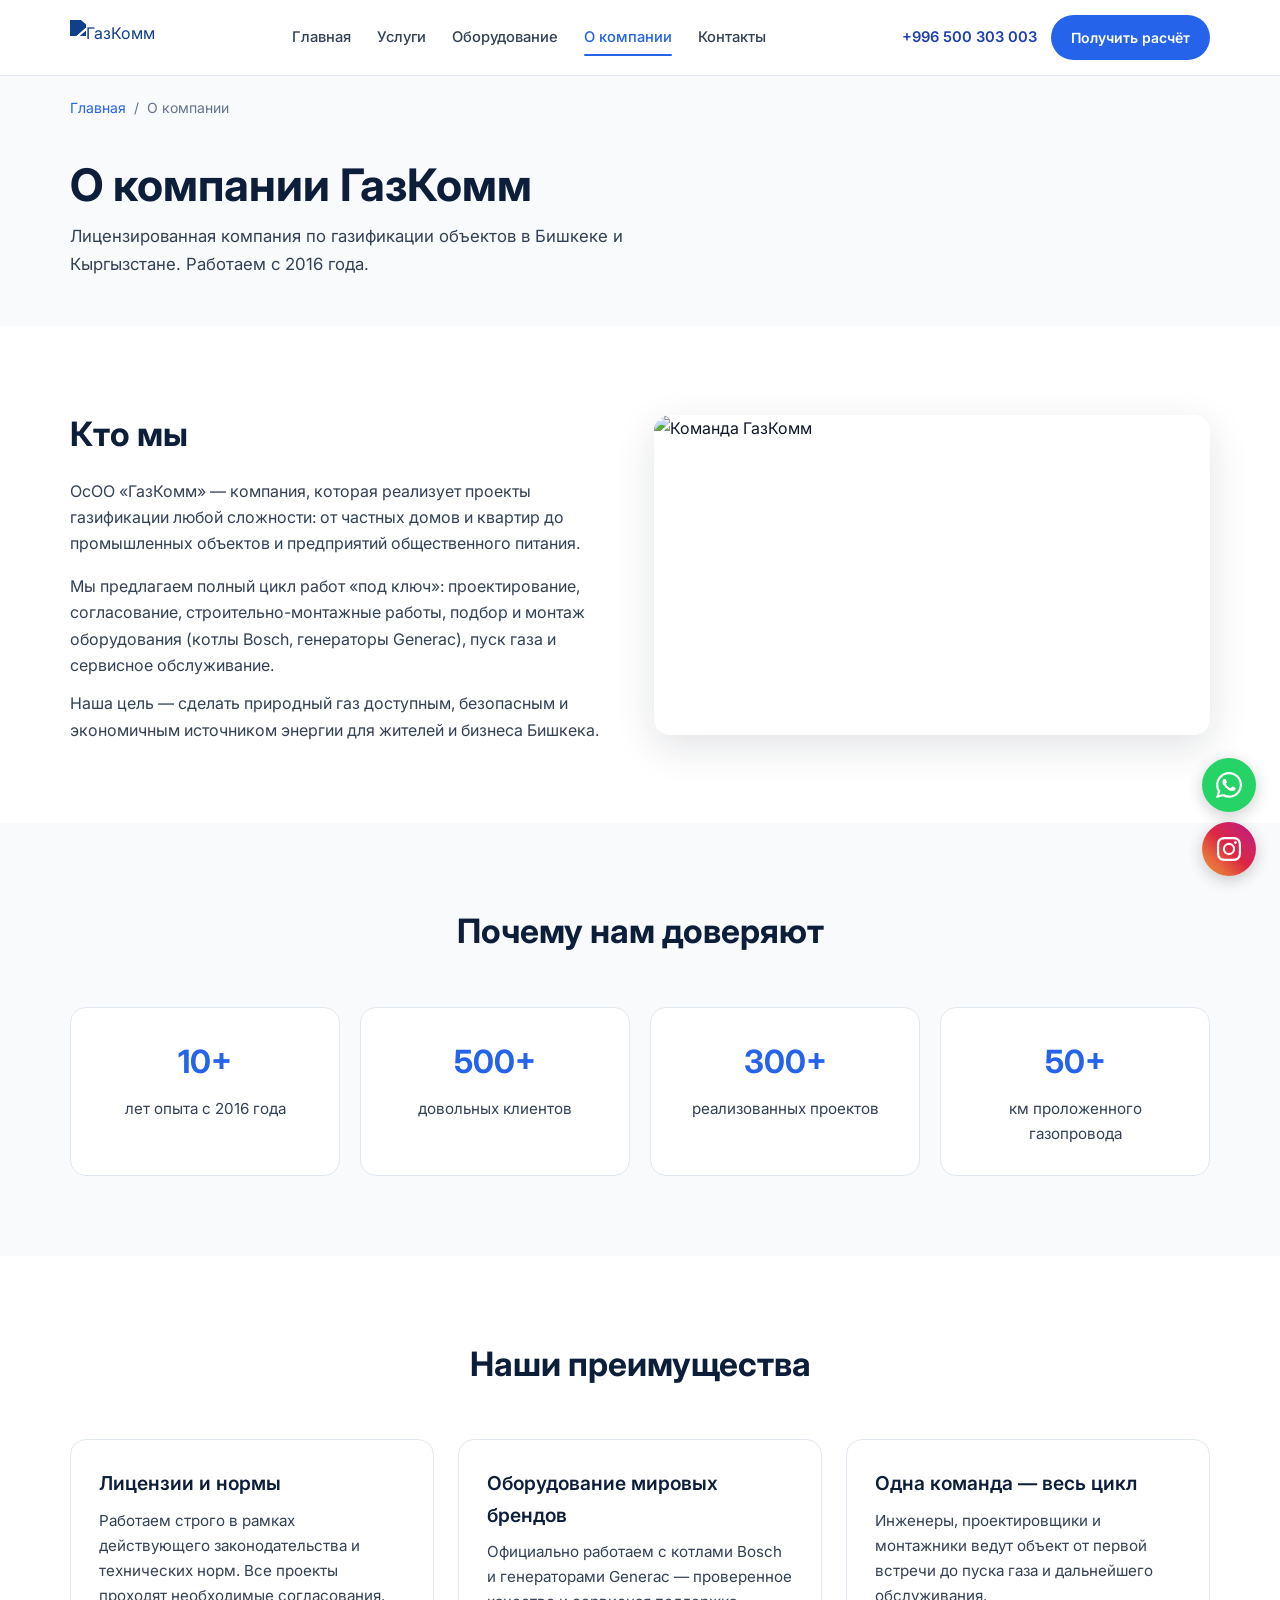
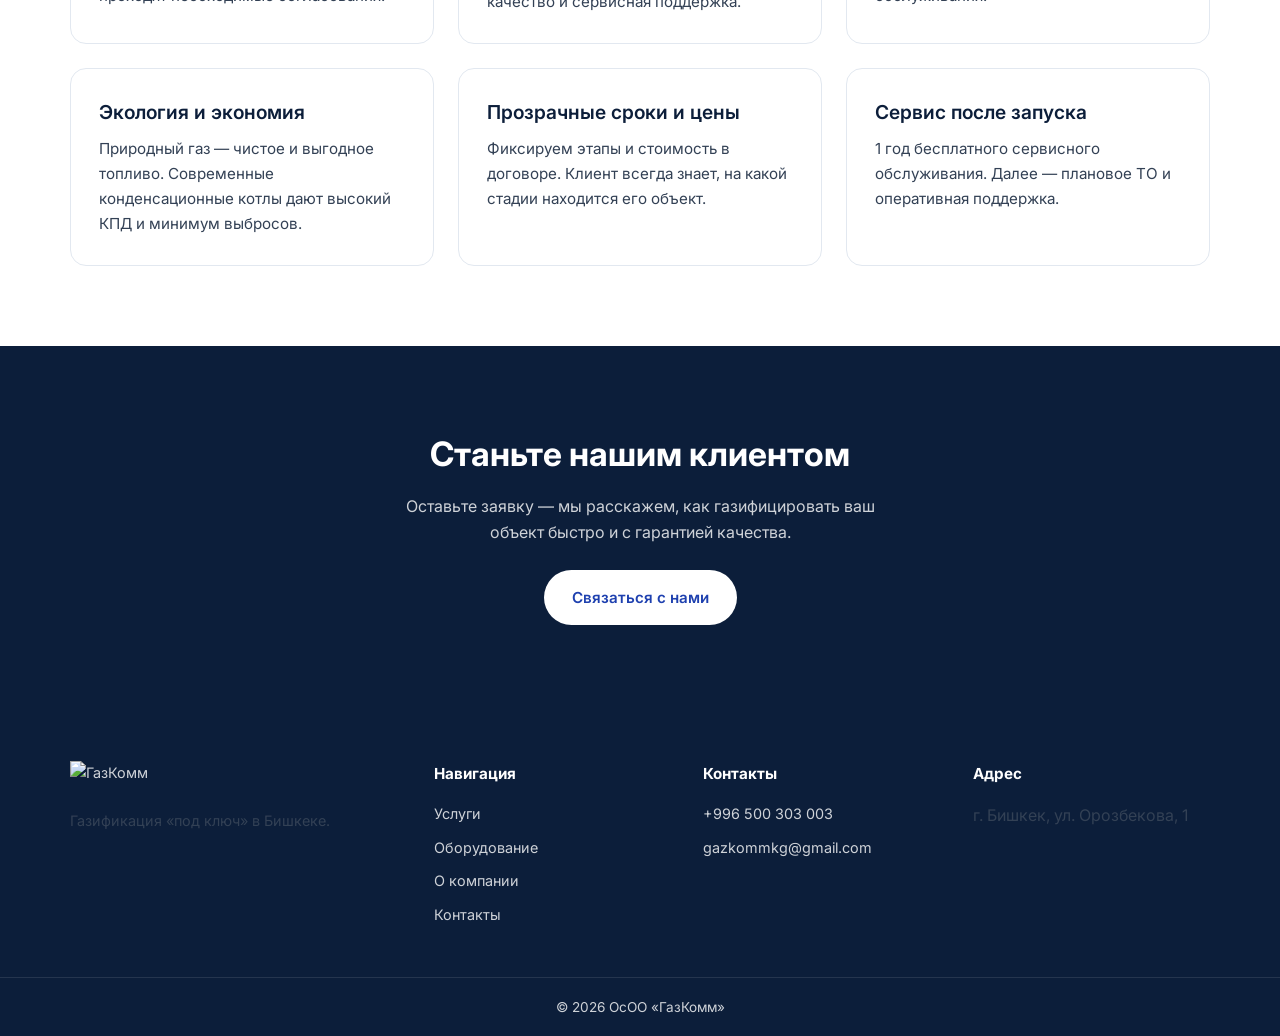
==== about.html @ 1a2a5845 "Add files via upload" ====
<!DOCTYPE html>
<html lang="ru">
<head>
  <meta charset="UTF-8">
  <meta name="viewport" content="width=device-width, initial-scale=1.0">
  <title>О компании — ГазКомм</title>
  <link rel="stylesheet" href="styles.css">
  <link href="https://fonts.googleapis.com/css2?family=Inter:wght@400;500;600;700&display=swap" rel="stylesheet">
</head>
<body>
  <header class="header" id="header">
    <div class="container header__inner">
      <a href="index.html" class="logo logo--dark"><img src="assets/logo.svg" alt="ГазКомм" height="36"></a>
      <nav class="nav" id="nav">
        <a href="index.html" class="nav__link">Главная</a>
        <a href="services.html" class="nav__link">Услуги</a>
        <a href="equipment.html" class="nav__link">Оборудование</a>
        <a href="about.html" class="nav__link active">О компании</a>
        <a href="contacts.html" class="nav__link">Контакты</a>
      </nav>
      <div class="header__actions">
        <a href="tel:+996500303003" class="header__phone">+996 500 303 003</a>
        <a href="contacts.html#form" class="btn btn--primary btn--sm">Получить расчёт</a>
        <button class="burger" id="burger" aria-label="Меню"><span></span><span></span><span></span></button>
      </div>
    </div>
  </header>

  <div class="breadcrumb"><div class="container breadcrumb__inner"><a href="index.html">Главная</a> / <span>О компании</span></div></div>

  <section class="page-hero">
    <div class="container">
      <h1>О компании ГазКомм</h1>
      <p>Лицензированная компания по газификации объектов в Бишкеке и Кыргызстане. Работаем с 2016 года.</p>
    </div>
  </section>

  <section class="section">
    <div class="container">
      <div class="grid-2" style="align-items:center">
        <div class="fade-up">
          <h2>Кто мы</h2>
          <p style="margin:16px 0">ОсОО «ГазКомм» — компания, которая реализует проекты газификации любой сложности: от частных домов и квартир до промышленных объектов и предприятий общественного питания.</p>
          <p>Мы предлагаем полный цикл работ «под ключ»: проектирование, согласование, строительно-монтажные работы, подбор и монтаж оборудования (котлы Bosch, генераторы Generac), пуск газа и сервисное обслуживание.</p>
          <p style="margin-top:12px">Наша цель — сделать природный газ доступным, безопасным и экономичным источником энергии для жителей и бизнеса Бишкека.</p>
        </div>
        <div class="fade-up" style="border-radius:var(--radius-lg);overflow:hidden;box-shadow:var(--shadow-lg)">
          <img src="https://images.unsplash.com/photo-1504328345606-18bbc8c9d7e1?w=700&q=80" alt="Команда ГазКомм" style="width:100%;height:320px;object-fit:cover">
        </div>
      </div>
    </div>
  </section>

  <section class="section section--gray">
    <div class="container">
      <div class="section__header fade-up"><h2>Почему нам доверяют</h2></div>
      <div class="grid-4">
        <div class="card fade-up" style="text-align:center"><div style="font-size:2rem;font-weight:700;color:var(--blue-600)">10+</div><p>лет опыта с 2016 года</p></div>
        <div class="card fade-up" style="text-align:center"><div style="font-size:2rem;font-weight:700;color:var(--blue-600)">500+</div><p>довольных клиентов</p></div>
        <div class="card fade-up" style="text-align:center"><div style="font-size:2rem;font-weight:700;color:var(--blue-600)">300+</div><p>реализованных проектов</p></div>
        <div class="card fade-up" style="text-align:center"><div style="font-size:2rem;font-weight:700;color:var(--blue-600)">50+</div><p>км проложенного газопровода</p></div>
      </div>
    </div>
  </section>

  <section class="section">
    <div class="container">
      <div class="section__header fade-up"><h2>Наши преимущества</h2></div>
      <div class="grid-3">
        <div class="card fade-up"><h3>Лицензии и нормы</h3><p>Работаем строго в рамках действующего законодательства и технических норм. Все проекты проходят необходимые согласования.</p></div>
        <div class="card fade-up"><h3>Оборудование мировых брендов</h3><p>Официально работаем с котлами Bosch и генераторами Generac — проверенное качество и сервисная поддержка.</p></div>
        <div class="card fade-up"><h3>Одна команда — весь цикл</h3><p>Инженеры, проектировщики и монтажники ведут объект от первой встречи до пуска газа и дальнейшего обслуживания.</p></div>
        <div class="card fade-up"><h3>Экология и экономия</h3><p>Природный газ — чистое и выгодное топливо. Современные конденсационные котлы дают высокий КПД и минимум выбросов.</p></div>
        <div class="card fade-up"><h3>Прозрачные сроки и цены</h3><p>Фиксируем этапы и стоимость в договоре. Клиент всегда знает, на какой стадии находится его объект.</p></div>
        <div class="card fade-up"><h3>Сервис после запуска</h3><p>1 год бесплатного сервисного обслуживания. Далее — плановое ТО и оперативная поддержка.</p></div>
      </div>
    </div>
  </section>

  <section class="section section--blue">
    <div class="container" style="text-align:center">
      <h2 class="fade-up">Станьте нашим клиентом</h2>
      <p class="fade-up" style="max-width:480px;margin:0 auto 24px">Оставьте заявку — мы расскажем, как газифицировать ваш объект быстро и с гарантией качества.</p>
      <a href="contacts.html#form" class="btn btn--white fade-up">Связаться с нами</a>
    </div>
  </section>

  <footer class="footer">
    <div class="container footer__inner">
      <div class="footer__brand"><a href="index.html" class="logo"><img src="assets/logo-white.svg" alt="ГазКомм" height="32"></a><p>Газификация «под ключ» в Бишкеке.</p></div>
      <div><h4>Навигация</h4><a href="services.html">Услуги</a><a href="equipment.html">Оборудование</a><a href="about.html">О компании</a><a href="contacts.html">Контакты</a></div>
      <div><h4>Контакты</h4><a href="tel:+996500303003">+996 500 303 003</a><a href="mailto:gazkommkg@gmail.com">gazkommkg@gmail.com</a></div>
      <div><h4>Адрес</h4><p>г. Бишкек, ул. Орозбекова, 1</p></div>
    </div>
    <div class="footer__bottom"><div class="container">© 2026 ОсОО «ГазКомм»</div></div>
  </footer>
  <div class="float-btns">
    <a href="https://wa.me/996500303003" target="_blank" class="float-btn float-btn--wa" aria-label="WhatsApp"><svg width="26" height="26" viewBox="0 0 24 24"><path fill="currentColor" d="M17.472 14.382c-.297-.149-1.758-.867-2.03-.967-.273-.099-.471-.148-.67.15-.197.297-.767.966-.94 1.164-.173.199-.347.223-.644.075-.297-.15-1.255-.463-2.39-1.475-.883-.788-1.48-1.761-1.653-2.059-.173-.297-.018-.458.13-.606.134-.133.298-.347.446-.52.149-.174.198-.298.298-.497.099-.198.05-.371-.025-.52-.075-.149-.669-1.612-.916-2.207-.242-.579-.487-.5-.669-.51-.173-.008-.371-.01-.57-.01-.198 0-.52.074-.792.372-.272.297-1.04 1.016-1.04 2.479 0 1.462 1.065 2.875 1.213 3.074.149.198 2.096 3.2 5.077 4.487.709.306 1.262.489 1.694.625.712.227 1.36.195 1.871.118.571-.085 1.758-.719 2.006-1.413.248-.694.248-1.289.173-1.413-.074-.124-.272-.198-.57-.347m-5.421 7.403h-.004a9.87 9.87 0 01-5.031-1.378l-.361-.214-3.741.982.998-3.648-.235-.374a9.86 9.86 0 01-1.51-5.26c.001-5.45 4.436-9.884 9.888-9.884 2.64 0 5.122 1.03 6.988 2.898a9.825 9.825 0 012.893 6.994c-.003 5.45-4.435 9.884-9.885 9.884m8.413-18.297A11.815 11.815 0 0012.05 0C5.495 0 .16 5.335.157 11.892c0 2.096.547 4.142 1.588 5.945L.057 24l6.305-1.654a11.882 11.882 0 005.683 1.448h.005c6.554 0 11.89-5.335 11.893-11.893a11.821 11.821 0 00-3.48-8.413z"/></svg></a>
    <a href="https://www.instagram.com/gazkommkg" target="_blank" class="float-btn float-btn--ig" aria-label="Instagram"><svg width="24" height="24" viewBox="0 0 24 24"><path fill="currentColor" d="M12 2.163c3.204 0 3.584.012 4.85.07 3.252.148 4.771 1.691 4.919 4.919.058 1.265.069 1.645.069 4.849 0 3.205-.012 3.584-.069 4.849-.149 3.225-1.664 4.771-4.919 4.919-1.266.058-1.644.07-4.85.07-3.204 0-3.584-.012-4.849-.07-3.26-.149-4.771-1.699-4.919-4.92-.058-1.265-.07-1.644-.07-4.849 0-3.204.013-3.583.07-4.849.149-3.227 1.664-4.771 4.919-4.919 1.266-.057 1.645-.069 4.849-.069zM12 0C8.741 0 8.333.014 7.053.072 2.695.272.273 2.69.073 7.052.014 8.333 0 8.741 0 12c0 3.259.014 3.668.072 4.948.2 4.358 2.618 6.78 6.98 6.98C8.333 23.986 8.741 24 12 24c3.259 0 3.668-.014 4.948-.072 4.354-.2 6.782-2.618 6.979-6.98.059-1.28.073-1.689.073-4.948 0-3.259-.014-3.667-.072-4.947-.196-4.354-2.617-6.78-6.979-6.98C15.668.014 15.259 0 12 0zm0 5.838a6.162 6.162 0 100 12.324 6.162 6.162 0 000-12.324zM12 16a4 4 0 110-8 4 4 0 010 8zm6.406-11.845a1.44 1.44 0 100 2.881 1.44 1.44 0 000-2.881z"/></svg></a>
  </div>
  <script src="script.js"></script>
</body>
</html>
---- styles.css ----
/* ===== ГазКомм — Blue & White Design ===== */
*, *::before, *::after { box-sizing: border-box; margin: 0; padding: 0; }

:root {
  --blue-900: #0c1e3a;
  --blue-800: #132f5a;
  --blue-700: #1e40af;
  --blue-600: #2563eb;
  --blue-500: #3b82f6;
  --blue-100: #dbeafe;
  --blue-50:  #eff6ff;
  --white:    #ffffff;
  --gray-50:  #f8fafc;
  --gray-100: #f1f5f9;
  --gray-200: #e2e8f0;
  --gray-500: #64748b;
  --gray-700: #334155;
  --gray-900: #0f172a;
  --accent:   #0ea5e9;
  --orange:   #f59e0b;
  --success:  #10b981;
  --radius:   12px;
  --radius-lg: 16px;
  --shadow:   0 4px 20px rgba(15, 23, 42, 0.08);
  --shadow-lg: 0 12px 40px rgba(15, 23, 42, 0.12);
  --header-h: 76px;
  --font: 'Inter', system-ui, -apple-system, sans-serif;
  --transition: 0.25s ease;
}

html { scroll-behavior: smooth; font-size: 16px; }
body {
  font-family: var(--font);
  background: var(--white);
  color: var(--gray-900);
  line-height: 1.65;
  -webkit-font-smoothing: antialiased;
}
img { max-width: 100%; display: block; }
a { color: inherit; text-decoration: none; }
ul { list-style: none; }

.container { width: 100%; max-width: 1180px; margin: 0 auto; padding: 0 20px; }

/* Typography */
h1 { font-size: clamp(1.9rem, 4vw, 2.8rem); font-weight: 700; line-height: 1.2; color: var(--blue-900); }
h2 { font-size: clamp(1.5rem, 3vw, 2.1rem); font-weight: 700; color: var(--blue-900); margin-bottom: 12px; }
h3 { font-size: 1.2rem; font-weight: 600; color: var(--blue-900); }
p { color: var(--gray-700); }

/* Buttons */
.btn {
  display: inline-flex; align-items: center; justify-content: center; gap: 8px;
  padding: 13px 26px; font-size: 0.95rem; font-weight: 600;
  border-radius: 50px; border: 2px solid transparent; cursor: pointer;
  transition: var(--transition); white-space: nowrap;
}
.btn--primary { background: var(--blue-600); color: var(--white); }
.btn--primary:hover { background: var(--blue-700); transform: translateY(-1px); box-shadow: 0 6px 20px rgba(37,99,235,0.3); }
.btn--outline { background: transparent; border-color: var(--blue-600); color: var(--blue-600); }
.btn--outline:hover { background: var(--blue-50); }
.btn--white { background: var(--white); color: var(--blue-700); }
.btn--white:hover { background: var(--blue-50); }
.btn--sm { padding: 9px 18px; font-size: 0.875rem; }
.btn--full { width: 100%; }

/* Header */
.header {
  position: fixed; top: 0; left: 0; right: 0; z-index: 1000;
  height: var(--header-h); background: var(--white);
  border-bottom: 1px solid var(--gray-200); transition: var(--transition);
}
.header.scrolled { box-shadow: var(--shadow); }
.header__inner { display: flex; align-items: center; justify-content: space-between; height: 100%; gap: 20px; }

.logo { display: flex; align-items: center; gap: 10px; flex-shrink: 0; }
.logo img { height: 36px; width: auto; }
.logo--dark img { filter: brightness(0) saturate(100%) invert(18%) sepia(60%) saturate(2000%) hue-rotate(200deg); }
.logo__text { font-size: 1.35rem; font-weight: 700; color: var(--blue-900); }
.logo__text span { color: var(--blue-600); }

.nav { display: flex; gap: 26px; }
.nav__link { font-size: 0.92rem; font-weight: 500; color: var(--gray-700); transition: var(--transition); position: relative; }
.nav__link:hover, .nav__link.active { color: var(--blue-600); }
.nav__link.active::after {
  content: ''; position: absolute; bottom: -6px; left: 0; right: 0; height: 2px;
  background: var(--blue-600); border-radius: 2px;
}

.header__actions { display: flex; align-items: center; gap: 14px; }
.header__phone { font-weight: 600; font-size: 0.92rem; color: var(--blue-700); white-space: nowrap; }

.burger { display: none; flex-direction: column; gap: 5px; background: none; border: none; cursor: pointer; padding: 4px; }
.burger span { display: block; width: 22px; height: 2px; background: var(--blue-900); border-radius: 2px; transition: var(--transition); }
.burger.active span:nth-child(1) { transform: rotate(45deg) translate(5px, 5px); }
.burger.active span:nth-child(2) { opacity: 0; }
.burger.active span:nth-child(3) { transform: rotate(-45deg) translate(5px, -5px); }

/* Hero */
.hero {
  padding: calc(var(--header-h) + 48px) 0 64px;
  background: linear-gradient(135deg, var(--blue-50) 0%, var(--white) 50%, var(--blue-100) 100%);
  position: relative; overflow: hidden;
}
.hero__content { display: grid; grid-template-columns: 1.1fr 0.9fr; gap: 48px; align-items: center; }
.hero__badge {
  display: inline-block; padding: 6px 14px; background: var(--blue-100); color: var(--blue-700);
  border-radius: 50px; font-size: 0.85rem; font-weight: 600; margin-bottom: 16px;
}
.hero h1 { margin-bottom: 16px; }
.hero h1 span { color: var(--blue-600); }
.hero__sub { font-size: 1.1rem; color: var(--gray-700); margin-bottom: 28px; max-width: 480px; }
.hero__btns { display: flex; flex-wrap: wrap; gap: 12px; margin-bottom: 28px; }
.hero__stats { display: flex; gap: 32px; flex-wrap: wrap; }
.hero__stat-num { font-size: 1.6rem; font-weight: 700; color: var(--blue-700); }
.hero__stat-label { font-size: 0.85rem; color: var(--gray-500); }
.hero__image { border-radius: var(--radius-lg); overflow: hidden; box-shadow: var(--shadow-lg); }
.hero__image img { width: 100%; height: 380px; object-fit: cover; }

/* Sections */
.section { padding: 80px 0; }
.section--gray { background: var(--gray-50); }
.section--blue { background: var(--blue-900); color: var(--white); }
.section--blue h2, .section--blue h3 { color: var(--white); }
.section--blue p { color: rgba(255,255,255,0.8); }
.section__header { text-align: center; max-width: 620px; margin: 0 auto 48px; }
.section__header p { font-size: 1.05rem; }

/* Cards grid */
.grid-3 { display: grid; grid-template-columns: repeat(3, 1fr); gap: 24px; }
.grid-2 { display: grid; grid-template-columns: repeat(2, 1fr); gap: 28px; }
.grid-4 { display: grid; grid-template-columns: repeat(4, 1fr); gap: 20px; }

.card {
  background: var(--white); border: 1px solid var(--gray-200); border-radius: var(--radius-lg);
  padding: 28px; transition: var(--transition);
}
.card:hover { border-color: var(--blue-200, #bfdbfe); box-shadow: var(--shadow); transform: translateY(-3px); }
.card__icon { width: 48px; height: 48px; background: var(--blue-50); border-radius: 12px; display: flex; align-items: center; justify-content: center; font-size: 1.4rem; margin-bottom: 16px; }
.card p { font-size: 0.95rem; margin-top: 8px; }

/* Product cards */
.product-card {
  background: var(--white); border: 1px solid var(--gray-200); border-radius: var(--radius-lg);
  overflow: hidden; transition: var(--transition); display: flex; flex-direction: column;
}
.product-card:hover { box-shadow: var(--shadow-lg); border-color: var(--blue-500); }
.product-card__img { height: 200px; background: var(--gray-100); display: flex; align-items: center; justify-content: center; overflow: hidden; }
.product-card__img img { width: 100%; height: 100%; object-fit: cover; }
.product-card__body { padding: 24px; flex: 1; display: flex; flex-direction: column; }
.product-card__brand { font-size: 0.8rem; font-weight: 600; color: var(--blue-600); text-transform: uppercase; letter-spacing: 0.04em; margin-bottom: 6px; }
.product-card__power { display: inline-block; padding: 4px 10px; background: var(--blue-50); color: var(--blue-700); border-radius: 6px; font-size: 0.85rem; font-weight: 600; margin-bottom: 10px; }
.product-card__price { font-size: 1.25rem; font-weight: 700; color: var(--blue-900); margin: 12px 0; }
.product-card__price span { font-size: 0.9rem; font-weight: 500; color: var(--gray-500); }
.product-card ul { margin: 12px 0 20px; flex: 1; }
.product-card li { position: relative; padding-left: 18px; font-size: 0.9rem; color: var(--gray-700); margin-bottom: 6px; }
.product-card li::before { content: '✓'; position: absolute; left: 0; color: var(--blue-600); font-weight: 700; }

/* Specs table */
.specs-table { width: 100%; border-collapse: collapse; margin: 20px 0; font-size: 0.9rem; }
.specs-table th, .specs-table td { padding: 12px 16px; text-align: left; border-bottom: 1px solid var(--gray-200); }
.specs-table th { background: var(--blue-50); color: var(--blue-900); font-weight: 600; }
.specs-table tr:hover td { background: var(--gray-50); }

/* Form */
.form-wrapper {
  display: grid; grid-template-columns: 1fr 1.1fr; gap: 40px;
  background: var(--white); border: 1px solid var(--gray-200); border-radius: var(--radius-lg);
  padding: 40px; box-shadow: var(--shadow);
}
.form-group { margin-bottom: 18px; }
.form-group label { display: block; font-size: 0.875rem; font-weight: 500; color: var(--gray-700); margin-bottom: 6px; }
.form-group input, .form-group select, .form-group textarea {
  width: 100%; padding: 12px 14px; border: 1px solid var(--gray-200); border-radius: 10px;
  font-family: inherit; font-size: 1rem; color: var(--gray-900); background: var(--white);
  transition: var(--transition); outline: none;
}
.form-group input:focus, .form-group select:focus, .form-group textarea:focus {
  border-color: var(--blue-500); box-shadow: 0 0 0 3px rgba(37,99,235,0.12);
}
.form-group textarea { resize: vertical; min-height: 90px; }
.form-note { font-size: 0.8rem; color: var(--gray-500); text-align: center; margin-top: 12px; }

/* Contacts */
.contact-item { display: flex; gap: 16px; align-items: flex-start; margin-bottom: 24px; }
.contact-item__icon {
  width: 44px; height: 44px; background: var(--blue-50); border-radius: 10px;
  display: flex; align-items: center; justify-content: center; font-size: 1.2rem; flex-shrink: 0;
}
.contact-item h4 { font-size: 0.95rem; margin-bottom: 2px; }
.contact-item p, .contact-item a { font-size: 0.95rem; color: var(--gray-700); }
.contact-item a:hover { color: var(--blue-600); }

/* Footer */
.footer { background: var(--blue-900); color: rgba(255,255,255,0.8); padding: 56px 0 0; }
.footer__inner { display: grid; grid-template-columns: 1.4fr 1fr 1fr 1fr; gap: 32px; padding-bottom: 40px; }
.footer__brand p { font-size: 0.9rem; margin-top: 12px; max-width: 260px; }
.footer h4 { color: var(--white); font-size: 0.95rem; margin-bottom: 16px; }
.footer a { display: block; font-size: 0.9rem; margin-bottom: 10px; transition: var(--transition); }
.footer a:hover { color: var(--white); }
.footer__bottom { border-top: 1px solid rgba(255,255,255,0.1); padding: 18px 0; text-align: center; font-size: 0.85rem; }

/* Float buttons */
.float-btns { position: fixed; bottom: 24px; right: 24px; z-index: 999; display: flex; flex-direction: column; gap: 10px; }
.float-btn {
  width: 54px; height: 54px; border-radius: 50%; display: flex; align-items: center; justify-content: center;
  box-shadow: 0 4px 16px rgba(0,0,0,0.2); transition: var(--transition); color: #fff;
}
.float-btn:hover { transform: scale(1.1); }
.float-btn--wa { background: #25d366; }
.float-btn--ig { background: linear-gradient(45deg, #f09433, #e6683c, #dc2743, #cc2366, #bc1888); }

/* Breadcrumb */
.breadcrumb { padding: calc(var(--header-h) + 20px) 0 0; background: var(--gray-50); }
.breadcrumb__inner { display: flex; gap: 8px; font-size: 0.875rem; color: var(--gray-500); }
.breadcrumb a { color: var(--blue-600); }
.breadcrumb a:hover { text-decoration: underline; }

/* Page hero */
.page-hero { padding: 40px 0 48px; background: var(--gray-50); }
.page-hero h1 { margin-bottom: 10px; }
.page-hero p { max-width: 560px; font-size: 1.05rem; }

/* Steps */
.steps { display: grid; grid-template-columns: repeat(5, 1fr); gap: 16px; counter-reset: step; }
.step { text-align: center; position: relative; }
.step__num {
  width: 48px; height: 48px; background: var(--blue-600); color: var(--white); border-radius: 50%;
  display: flex; align-items: center; justify-content: center; font-weight: 700; font-size: 1.1rem;
  margin: 0 auto 12px;
}
.step h3 { font-size: 1rem; margin-bottom: 6px; }
.step p { font-size: 0.85rem; }

/* Animations */
.fade-up { opacity: 0; transform: translateY(30px); transition: opacity 0.55s ease, transform 0.55s ease; }
.fade-up.visible { opacity: 1; transform: translateY(0); }

/* Responsive */
@media (min-width: 1600px) {
  .container { max-width: 1360px; }
  html { font-size: 17px; }
}
@media (max-width: 1024px) {
  .hero__content { grid-template-columns: 1fr; text-align: center; }
  .hero__sub { margin-left: auto; margin-right: auto; }
  .hero__btns, .hero__stats { justify-content: center; }
  .hero__image { max-width: 500px; margin: 0 auto; }
  .hero__image img { height: 280px; }
  .grid-3, .grid-4 { grid-template-columns: repeat(2, 1fr); }
  .grid-2 { grid-template-columns: 1fr; }
  .form-wrapper { grid-template-columns: 1fr; }
  .footer__inner { grid-template-columns: 1fr 1fr; }
  .steps { grid-template-columns: repeat(3, 1fr); }
  .nav { display: none; }
  .header__phone { display: none; }
  .burger { display: flex; }
  .nav.open {
    display: flex; flex-direction: column; position: fixed; top: var(--header-h);
    left: 0; right: 0; bottom: 0; background: var(--white); padding: 32px 24px; gap: 20px; z-index: 999;
  }
  .nav.open .nav__link { font-size: 1.2rem; }
}
@media (max-width: 768px) {
  .section { padding: 56px 0; }
  .grid-3, .grid-4 { grid-template-columns: 1fr; }
  .footer__inner { grid-template-columns: 1fr; text-align: center; }
  .footer__brand p { max-width: none; }
  .header__actions .btn { display: none; }
  .steps { grid-template-columns: 1fr 1fr; }
  .float-btns { bottom: 16px; right: 12px; }
  .float-btn { width: 48px; height: 48px; }
}
@media (max-width: 480px) {
  .steps { grid-template-columns: 1fr; }
  .hero__btns { flex-direction: column; align-items: stretch; }
}
@media (prefers-reduced-motion: reduce) {
  *, *::before, *::after { animation-duration: 0.01ms !important; transition-duration: 0.01ms !important; }
}
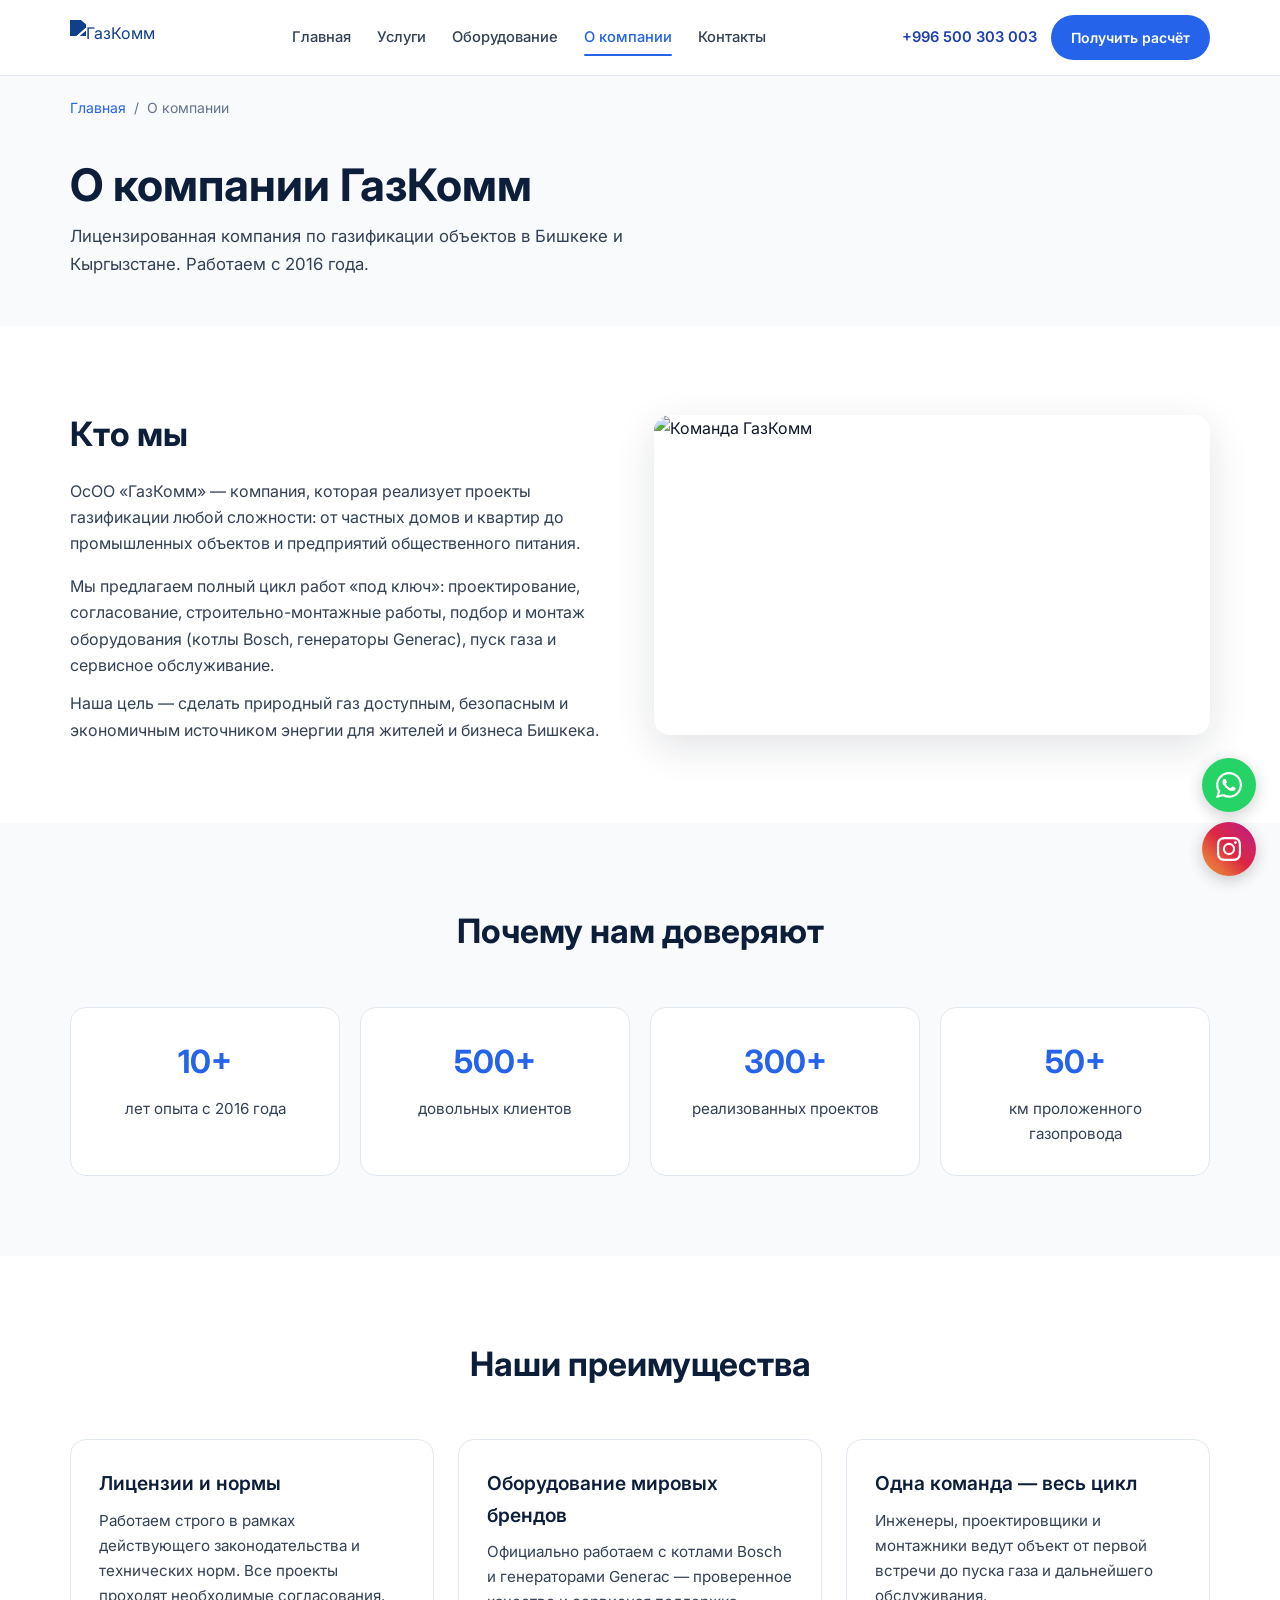
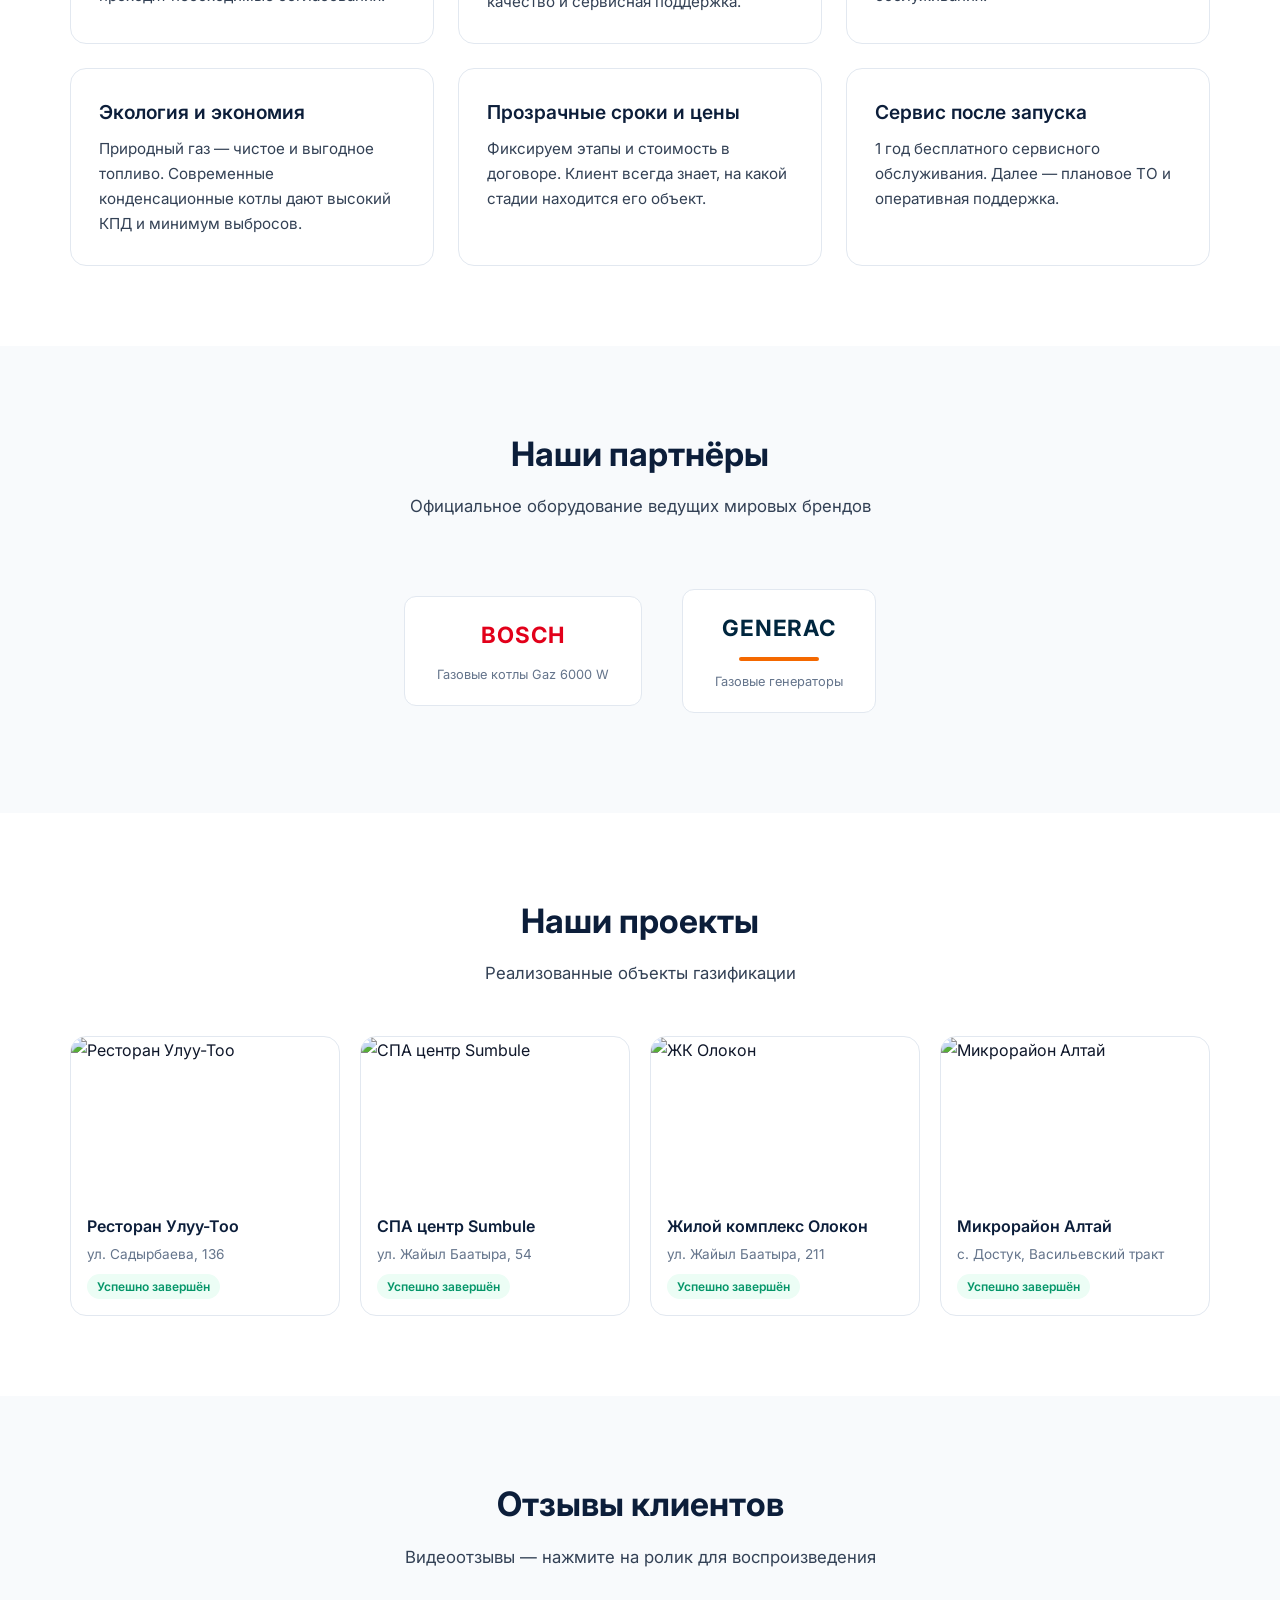
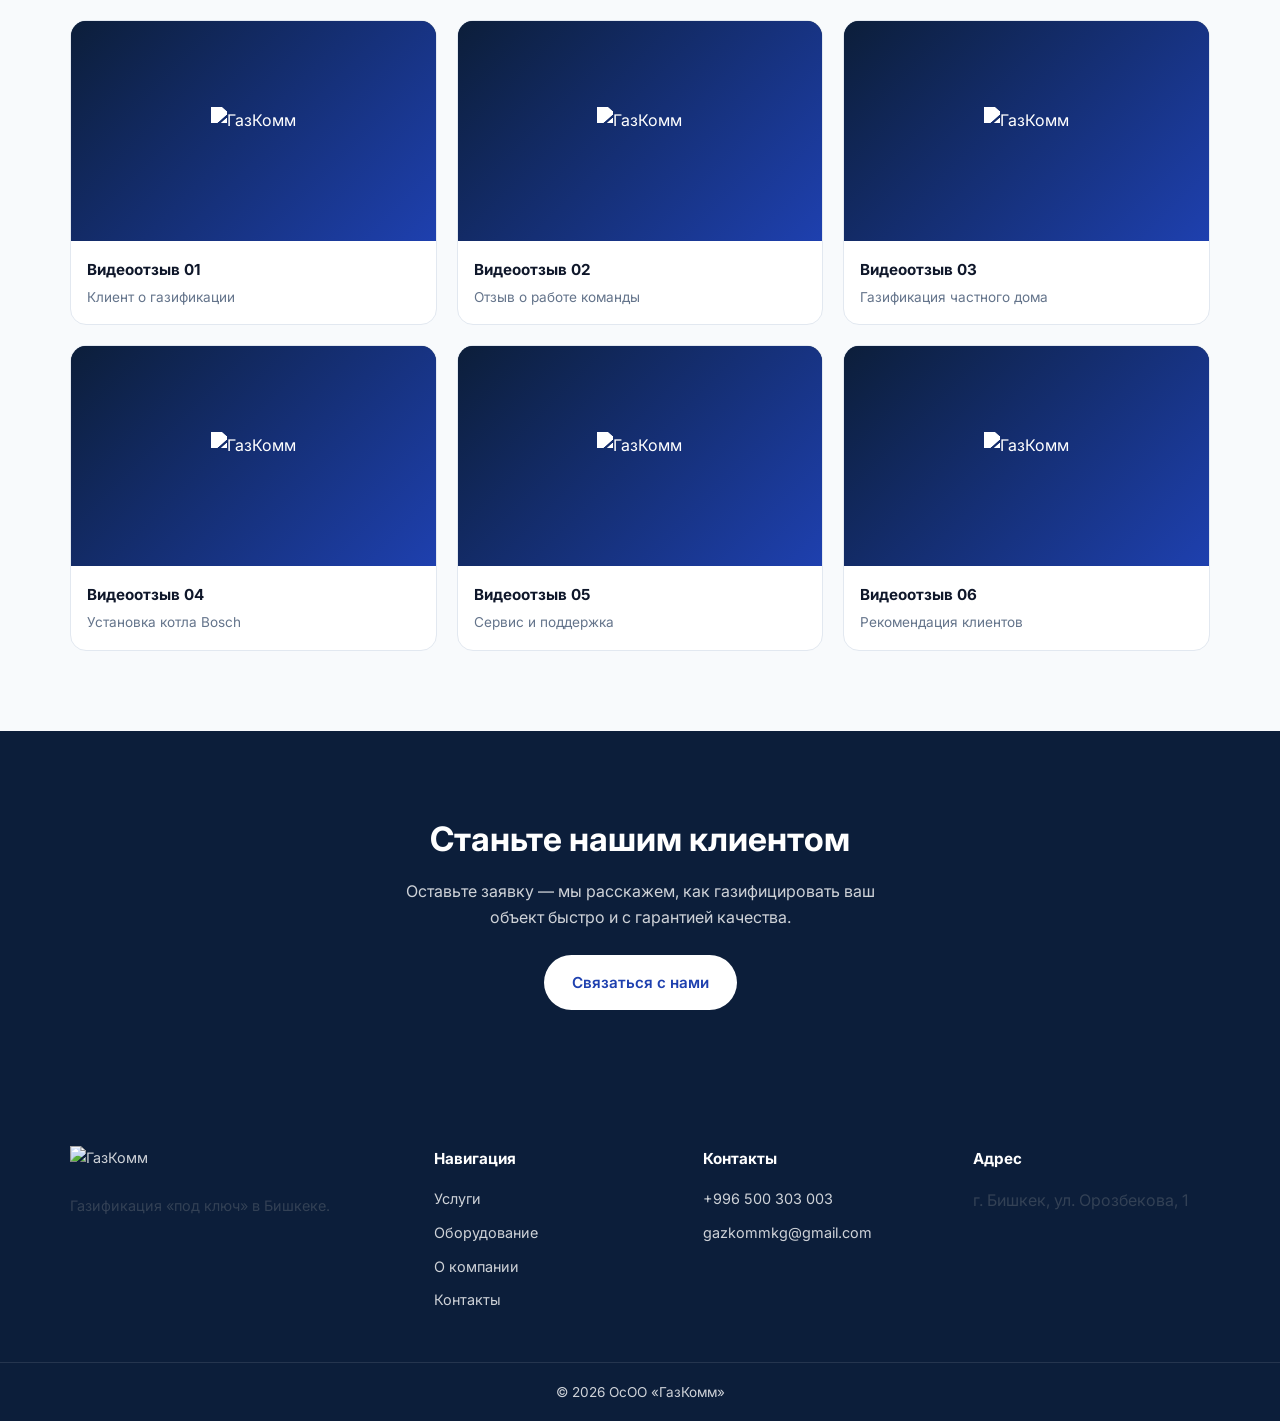
==== commit cfc57368: "Add files via upload" ====
--- a/about.html
+++ b/about.html
@@ -44,8 +44,8 @@
           <p>Мы предлагаем полный цикл работ «под ключ»: проектирование, согласование, строительно-монтажные работы, подбор и монтаж оборудования (котлы Bosch, генераторы Generac), пуск газа и сервисное обслуживание.</p>
           <p style="margin-top:12px">Наша цель — сделать природный газ доступным, безопасным и экономичным источником энергии для жителей и бизнеса Бишкека.</p>
         </div>
-        <div class="fade-up" style="border-radius:var(--radius-lg);overflow:hidden;box-shadow:var(--shadow-lg)">
-          <img src="https://images.unsplash.com/photo-1504328345606-18bbc8c9d7e1?w=700&q=80" alt="Команда ГазКомм" style="width:100%;height:320px;object-fit:cover">
+        <div class="fade-up" style="border-radius:var(--radius-lg);overflow:hidden;box-shadow:var(--shadow-lg);min-height:320px">
+          <img src="assets/team.jpg" alt="Команда ГазКомм" style="width:100%;height:320px;object-fit:cover">
         </div>
       </div>
     </div>
@@ -73,6 +73,122 @@
         <div class="card fade-up"><h3>Экология и экономия</h3><p>Природный газ — чистое и выгодное топливо. Современные конденсационные котлы дают высокий КПД и минимум выбросов.</p></div>
         <div class="card fade-up"><h3>Прозрачные сроки и цены</h3><p>Фиксируем этапы и стоимость в договоре. Клиент всегда знает, на какой стадии находится его объект.</p></div>
         <div class="card fade-up"><h3>Сервис после запуска</h3><p>1 год бесплатного сервисного обслуживания. Далее — плановое ТО и оперативная поддержка.</p></div>
+      </div>
+    </div>
+  </section>
+
+  <section class="section section--gray">
+    <div class="container">
+      <div class="section__header fade-up">
+        <h2>Наши партнёры</h2>
+        <p>Официальное оборудование ведущих мировых брендов</p>
+      </div>
+      <div class="partners fade-up">
+        <div class="partner-logo">
+          <div class="partner-logo__name partner-logo__name--bosch">BOSCH</div>
+          <span>Газовые котлы Gaz 6000 W</span>
+        </div>
+        <div class="partner-logo">
+          <div class="partner-logo__name partner-logo__name--generac">GENERAC</div>
+          <div class="partner-logo__bar"></div>
+          <span>Газовые генераторы</span>
+        </div>
+      </div>
+    </div>
+  </section>
+
+  <section class="section">
+    <div class="container">
+      <div class="section__header fade-up">
+        <h2>Наши проекты</h2>
+        <p>Реализованные объекты газификации</p>
+      </div>
+      <div class="projects-grid">
+        <article class="project-card fade-up">
+          <div class="project-card__img"><img src="assets/project-uluu.png" alt="Ресторан Улуу-Тоо"></div>
+          <div class="project-card__body">
+            <h3>Ресторан Улуу-Тоо</h3>
+            <p>ул. Садырбаева, 136</p>
+            <span class="project-card__status">Успешно завершён</span>
+          </div>
+        </article>
+        <article class="project-card fade-up">
+          <div class="project-card__img"><img src="assets/project-sumbule.png" alt="СПА центр Sumbule"></div>
+          <div class="project-card__body">
+            <h3>СПА центр Sumbule</h3>
+            <p>ул. Жайыл Баатыра, 54</p>
+            <span class="project-card__status">Успешно завершён</span>
+          </div>
+        </article>
+        <article class="project-card fade-up">
+          <div class="project-card__img"><img src="assets/project-olokon.png" alt="ЖК Олокон"></div>
+          <div class="project-card__body">
+            <h3>Жилой комплекс Олокон</h3>
+            <p>ул. Жайыл Баатыра, 211</p>
+            <span class="project-card__status">Успешно завершён</span>
+          </div>
+        </article>
+        <article class="project-card fade-up">
+          <div class="project-card__img"><img src="assets/project-altai.png" alt="Микрорайон Алтай"></div>
+          <div class="project-card__body">
+            <h3>Микрорайон Алтай</h3>
+            <p>с. Достук, Васильевский тракт</p>
+            <span class="project-card__status">Успешно завершён</span>
+          </div>
+        </article>
+      </div>
+    </div>
+  </section>
+
+  <section class="section section--gray">
+    <div class="container">
+      <div class="section__header fade-up">
+        <h2>Отзывы клиентов</h2>
+        <p>Видеоотзывы — нажмите на ролик для воспроизведения</p>
+      </div>
+      <div class="reviews-grid">
+        <div class="review-card fade-up">
+          <div class="review-card__poster"><img src="assets/logo-white.svg" alt="ГазКомм"></div>
+          <video preload="metadata" playsinline webkit-playsinline>
+            <source src="https://gazkomm.kg/assets/reviews/review-1.mp4" type="video/mp4">
+          </video>
+          <div class="review-card__body"><h4>Видеоотзыв 01</h4><p>Клиент о газификации</p></div>
+        </div>
+        <div class="review-card fade-up">
+          <div class="review-card__poster"><img src="assets/logo-white.svg" alt="ГазКомм"></div>
+          <video preload="metadata" playsinline webkit-playsinline>
+            <source src="https://gazkomm.kg/assets/reviews/review-2.mp4" type="video/mp4">
+          </video>
+          <div class="review-card__body"><h4>Видеоотзыв 02</h4><p>Отзыв о работе команды</p></div>
+        </div>
+        <div class="review-card fade-up">
+          <div class="review-card__poster"><img src="assets/logo-white.svg" alt="ГазКомм"></div>
+          <video preload="metadata" playsinline webkit-playsinline>
+            <source src="https://gazkomm.kg/assets/reviews/review-3.mp4" type="video/mp4">
+          </video>
+          <div class="review-card__body"><h4>Видеоотзыв 03</h4><p>Газификация частного дома</p></div>
+        </div>
+        <div class="review-card fade-up">
+          <div class="review-card__poster"><img src="assets/logo-white.svg" alt="ГазКомм"></div>
+          <video preload="metadata" playsinline webkit-playsinline>
+            <source src="https://gazkomm.kg/assets/reviews/review-4.mp4" type="video/mp4">
+          </video>
+          <div class="review-card__body"><h4>Видеоотзыв 04</h4><p>Установка котла Bosch</p></div>
+        </div>
+        <div class="review-card fade-up">
+          <div class="review-card__poster"><img src="assets/logo-white.svg" alt="ГазКомм"></div>
+          <video preload="metadata" playsinline webkit-playsinline>
+            <source src="https://gazkomm.kg/assets/reviews/review-5.mp4" type="video/mp4">
+          </video>
+          <div class="review-card__body"><h4>Видеоотзыв 05</h4><p>Сервис и поддержка</p></div>
+        </div>
+        <div class="review-card fade-up">
+          <div class="review-card__poster"><img src="assets/logo-white.svg" alt="ГазКомм"></div>
+          <video preload="metadata" playsinline webkit-playsinline>
+            <source src="https://gazkomm.kg/assets/reviews/review-6.mp4" type="video/mp4">
+          </video>
+          <div class="review-card__body"><h4>Видеоотзыв 06</h4><p>Рекомендация клиентов</p></div>
+        </div>
       </div>
     </div>
   </section>
--- a/styles.css
+++ b/styles.css
@@ -278,3 +278,294 @@
 @media (prefers-reduced-motion: reduce) {
   *, *::before, *::after { animation-duration: 0.01ms !important; transition-duration: 0.01ms !important; }
 }
+
+/* ===== Partners ===== */
+.partners {
+  display: flex;
+  flex-wrap: wrap;
+  justify-content: center;
+  align-items: center;
+  gap: 40px;
+  padding: 20px 0;
+}
+.partner-logo {
+  display: flex;
+  flex-direction: column;
+  align-items: center;
+  gap: 10px;
+  padding: 20px 32px;
+  background: var(--white);
+  border: 1px solid var(--gray-200);
+  border-radius: var(--radius);
+  min-width: 160px;
+  transition: var(--transition);
+}
+.partner-logo:hover { border-color: var(--blue-500); box-shadow: var(--shadow); }
+.partner-logo__name {
+  font-size: 1.4rem;
+  font-weight: 700;
+  letter-spacing: 0.04em;
+}
+.partner-logo__name--bosch { color: #e2001a; }
+.partner-logo__name--generac { color: #00263e; }
+.partner-logo__bar {
+  width: 80px;
+  height: 4px;
+  border-radius: 2px;
+  background: #f46800;
+}
+.partner-logo span { font-size: 0.8rem; color: var(--gray-500); }
+
+/* ===== Reviews / Videos ===== */
+.reviews-grid {
+  display: grid;
+  grid-template-columns: repeat(3, 1fr);
+  gap: 20px;
+}
+.review-card {
+  background: var(--white);
+  border: 1px solid var(--gray-200);
+  border-radius: var(--radius-lg);
+  overflow: hidden;
+  transition: var(--transition);
+}
+.review-card:hover { box-shadow: var(--shadow-lg); }
+.review-card video {
+  width: 100%;
+  height: 220px;
+  object-fit: cover;
+  background: var(--gray-100);
+  display: block;
+}
+.review-card__body { padding: 16px; }
+.review-card__body h4 { font-size: 0.95rem; margin-bottom: 4px; }
+.review-card__body p { font-size: 0.85rem; color: var(--gray-500); }
+
+/* ===== Map ===== */
+.map-wrap {
+  border-radius: var(--radius-lg);
+  overflow: hidden;
+  border: 1px solid var(--gray-200);
+  box-shadow: var(--shadow);
+  height: 360px;
+}
+.map-wrap iframe {
+  width: 100%;
+  height: 100%;
+  border: 0;
+}
+
+/* Product image fix */
+.product-card__img {
+  background: var(--gray-50);
+  display: flex;
+  align-items: center;
+  justify-content: center;
+  padding: 16px;
+}
+.product-card__img img {
+  max-height: 180px;
+  width: auto;
+  object-fit: contain;
+}
+
+.hero__image img,
+.about-hero-img {
+  width: 100%;
+  height: 100%;
+  object-fit: cover;
+}
+
+@media (max-width: 1024px) {
+  .reviews-grid { grid-template-columns: repeat(2, 1fr); }
+}
+@media (max-width: 768px) {
+  .reviews-grid { grid-template-columns: 1fr; }
+  .partners { gap: 16px; }
+}
+
+/* ===== Hero image — compact & neat ===== */
+.hero__image {
+  border-radius: var(--radius-lg);
+  overflow: hidden;
+  box-shadow: var(--shadow);
+  background: var(--white);
+  border: 1px solid var(--gray-200);
+  max-width: 420px;
+  margin-left: auto;
+  display: flex;
+  align-items: center;
+  justify-content: center;
+  padding: 28px;
+}
+.hero__image img {
+  width: 100%;
+  max-height: 280px;
+  height: auto;
+  object-fit: contain;
+}
+
+/* ===== Burger menu redesign ===== */
+.burger {
+  display: none;
+  width: 44px;
+  height: 44px;
+  border-radius: 12px;
+  background: var(--blue-50);
+  border: 1px solid var(--blue-100);
+  cursor: pointer;
+  padding: 0;
+  position: relative;
+  align-items: center;
+  justify-content: center;
+  transition: var(--transition);
+}
+.burger:hover { background: var(--blue-100); }
+.burger span {
+  display: block;
+  width: 20px;
+  height: 2.5px;
+  background: var(--blue-700);
+  border-radius: 2px;
+  position: absolute;
+  left: 50%;
+  transform: translateX(-50%);
+  transition: all 0.3s cubic-bezier(0.4, 0, 0.2, 1);
+}
+.burger span:nth-child(1) { top: 14px; }
+.burger span:nth-child(2) { top: 50%; margin-top: -1.25px; }
+.burger span:nth-child(3) { bottom: 14px; top: auto; }
+.burger.active {
+  background: var(--blue-600);
+  border-color: var(--blue-600);
+}
+.burger.active span { background: var(--white); }
+.burger.active span:nth-child(1) {
+  top: 50%;
+  margin-top: -1.25px;
+  transform: translateX(-50%) rotate(45deg);
+}
+.burger.active span:nth-child(2) { opacity: 0; transform: translateX(-50%) scaleX(0); }
+.burger.active span:nth-child(3) {
+  bottom: auto;
+  top: 50%;
+  margin-top: -1.25px;
+  transform: translateX(-50%) rotate(-45deg);
+}
+
+@media (max-width: 1024px) {
+  .burger { display: flex; }
+  .nav.open {
+    display: flex;
+    flex-direction: column;
+    position: fixed;
+    top: var(--header-h);
+    left: 0;
+    right: 0;
+    bottom: 0;
+    background: rgba(255,255,255,0.98);
+    backdrop-filter: blur(12px);
+    padding: 32px 28px;
+    gap: 8px;
+    z-index: 999;
+    animation: menuSlide 0.28s ease;
+  }
+  .nav.open .nav__link {
+    font-size: 1.25rem;
+    font-weight: 600;
+    color: var(--blue-900);
+    padding: 14px 16px;
+    border-radius: 12px;
+    transition: var(--transition);
+  }
+  .nav.open .nav__link:hover,
+  .nav.open .nav__link.active {
+    background: var(--blue-50);
+    color: var(--blue-600);
+  }
+  .nav.open .nav__link.active::after { display: none; }
+}
+
+@keyframes menuSlide {
+  from { opacity: 0; transform: translateY(-12px); }
+  to { opacity: 1; transform: translateY(0); }
+}
+
+/* ===== Projects grid ===== */
+.projects-grid {
+  display: grid;
+  grid-template-columns: repeat(4, 1fr);
+  gap: 20px;
+}
+.project-card {
+  border-radius: var(--radius-lg);
+  overflow: hidden;
+  border: 1px solid var(--gray-200);
+  background: var(--white);
+  transition: var(--transition);
+}
+.project-card:hover { box-shadow: var(--shadow-lg); transform: translateY(-3px); }
+.project-card__img {
+  height: 160px;
+  overflow: hidden;
+}
+.project-card__img img {
+  width: 100%;
+  height: 100%;
+  object-fit: cover;
+  transition: transform 0.4s;
+}
+.project-card:hover .project-card__img img { transform: scale(1.05); }
+.project-card__body { padding: 16px; }
+.project-card__body h3 { font-size: 1rem; margin-bottom: 4px; }
+.project-card__body p { font-size: 0.85rem; color: var(--gray-500); }
+.project-card__status {
+  display: inline-block;
+  margin-top: 8px;
+  padding: 3px 10px;
+  background: #ecfdf5;
+  color: #059669;
+  border-radius: 50px;
+  font-size: 0.75rem;
+  font-weight: 600;
+}
+
+/* ===== Video poster with logo ===== */
+.review-card {
+  position: relative;
+}
+.review-card video {
+  width: 100%;
+  height: 220px;
+  object-fit: cover;
+  background: var(--blue-900);
+  display: block;
+}
+.review-card__poster {
+  position: absolute;
+  inset: 0;
+  height: 220px;
+  background: linear-gradient(135deg, var(--blue-900), var(--blue-700));
+  display: flex;
+  align-items: center;
+  justify-content: center;
+  cursor: pointer;
+  z-index: 2;
+  transition: opacity 0.3s;
+}
+.review-card__poster.hidden { opacity: 0; pointer-events: none; }
+.review-card__poster img {
+  height: 48px;
+  width: auto;
+  filter: brightness(0) invert(1);
+}
+
+@media (max-width: 1024px) {
+  .projects-grid { grid-template-columns: repeat(2, 1fr); }
+  .hero__image { max-width: 340px; margin: 0 auto; }
+}
+@media (max-width: 768px) {
+  .projects-grid { grid-template-columns: 1fr; }
+  .hero__image { max-width: 280px; padding: 20px; }
+  .hero__image img { max-height: 200px; }
+}
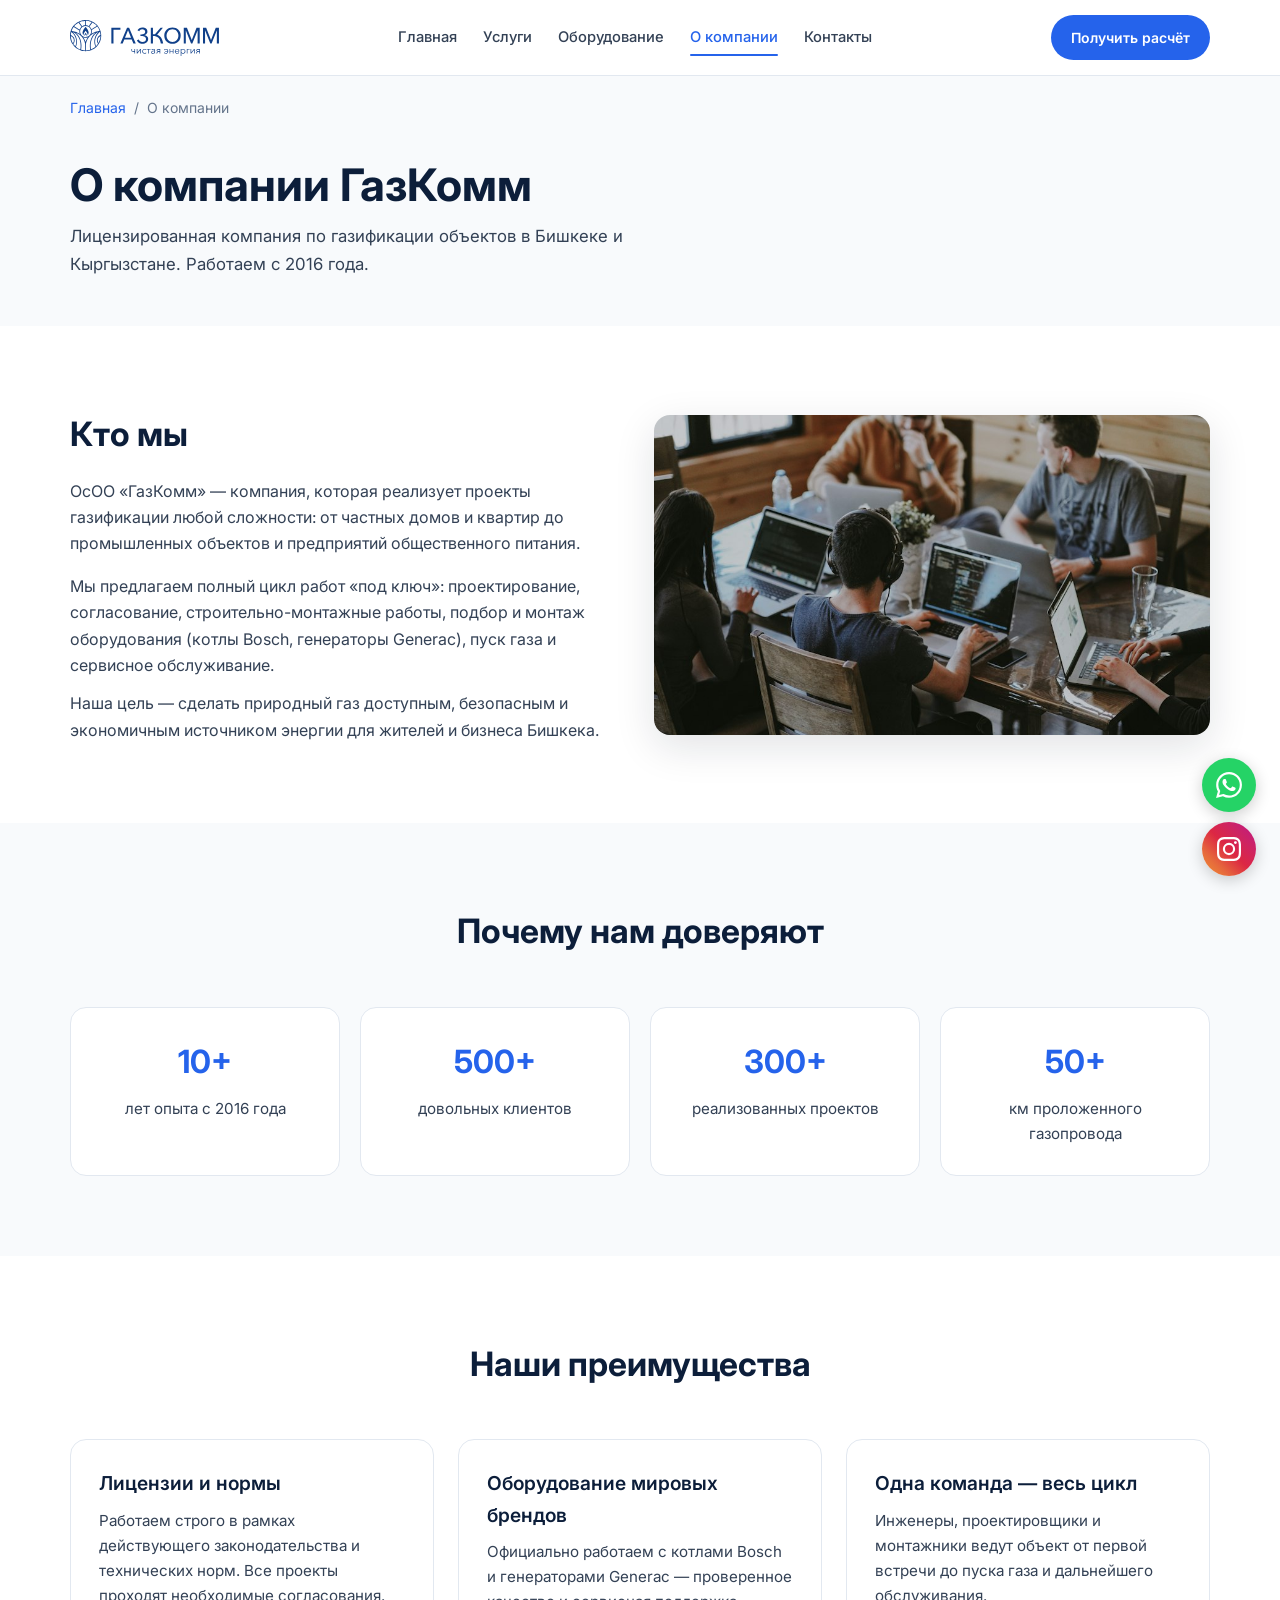
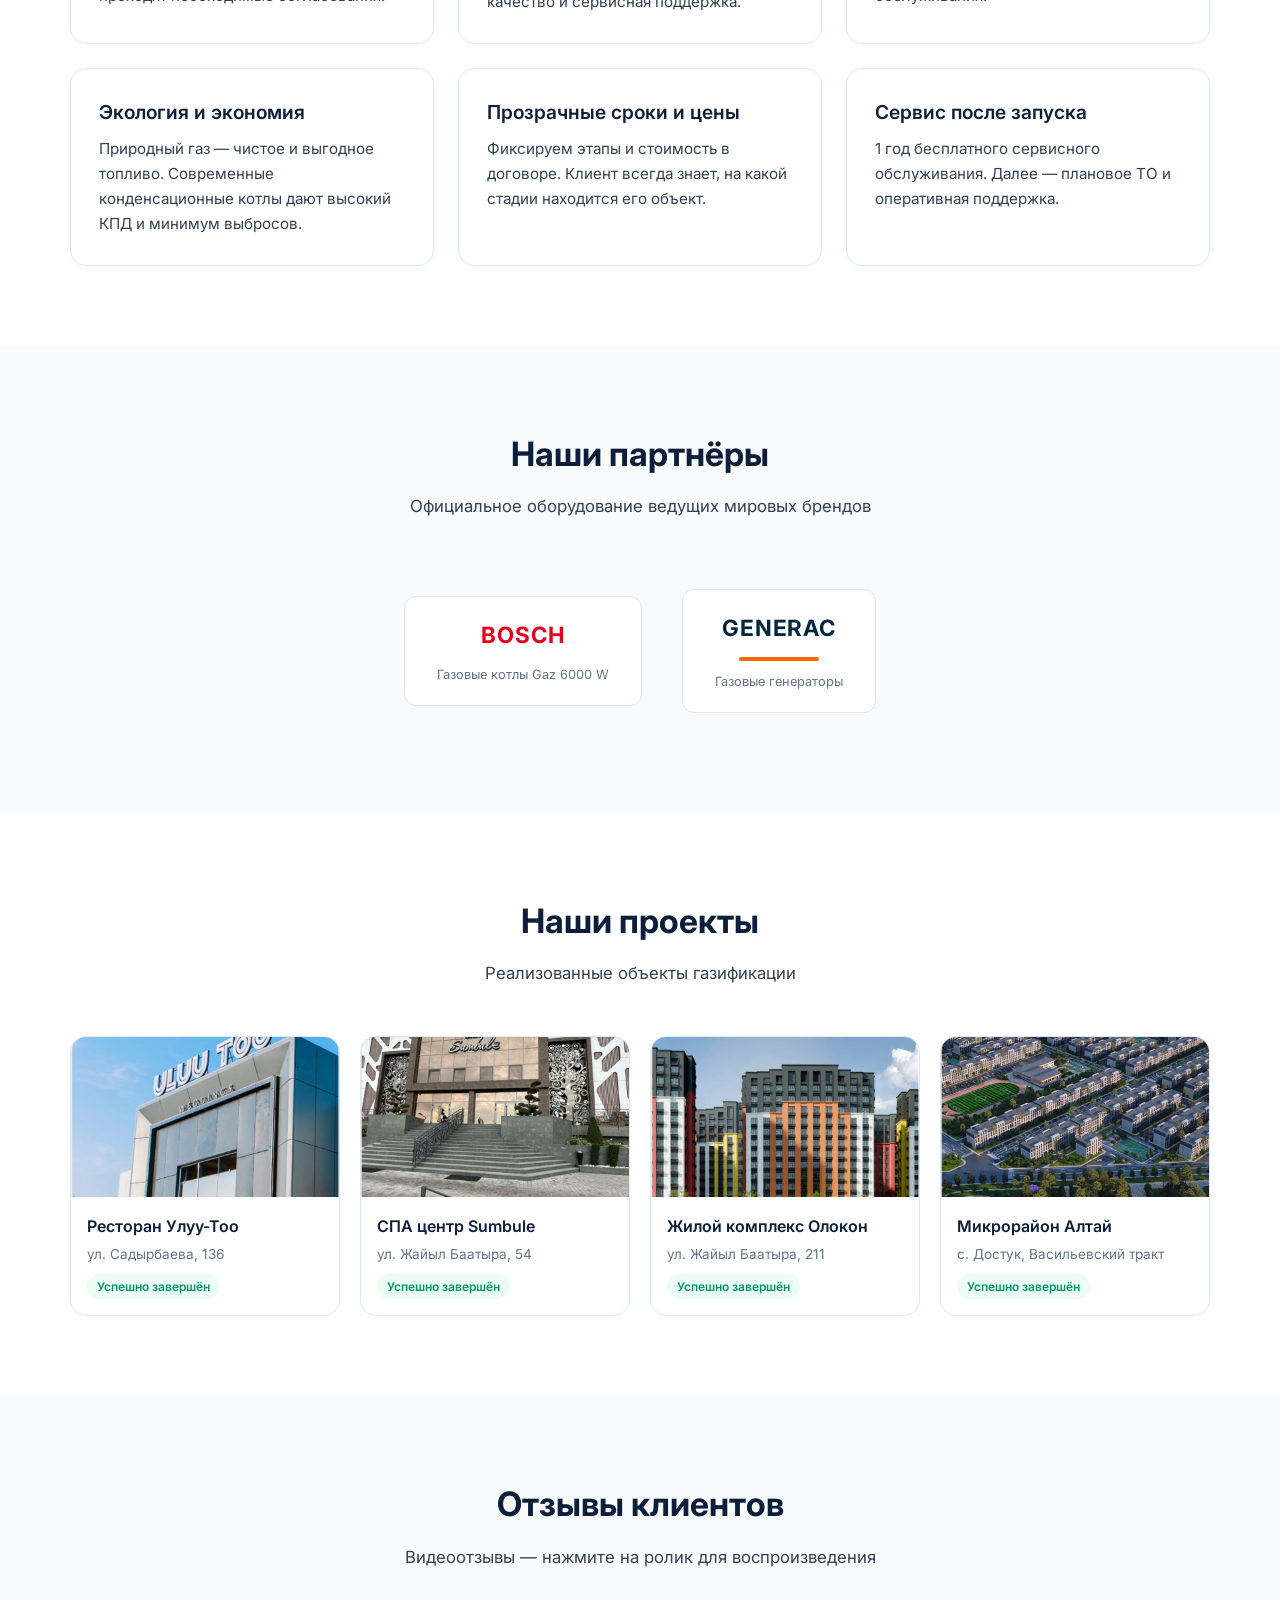
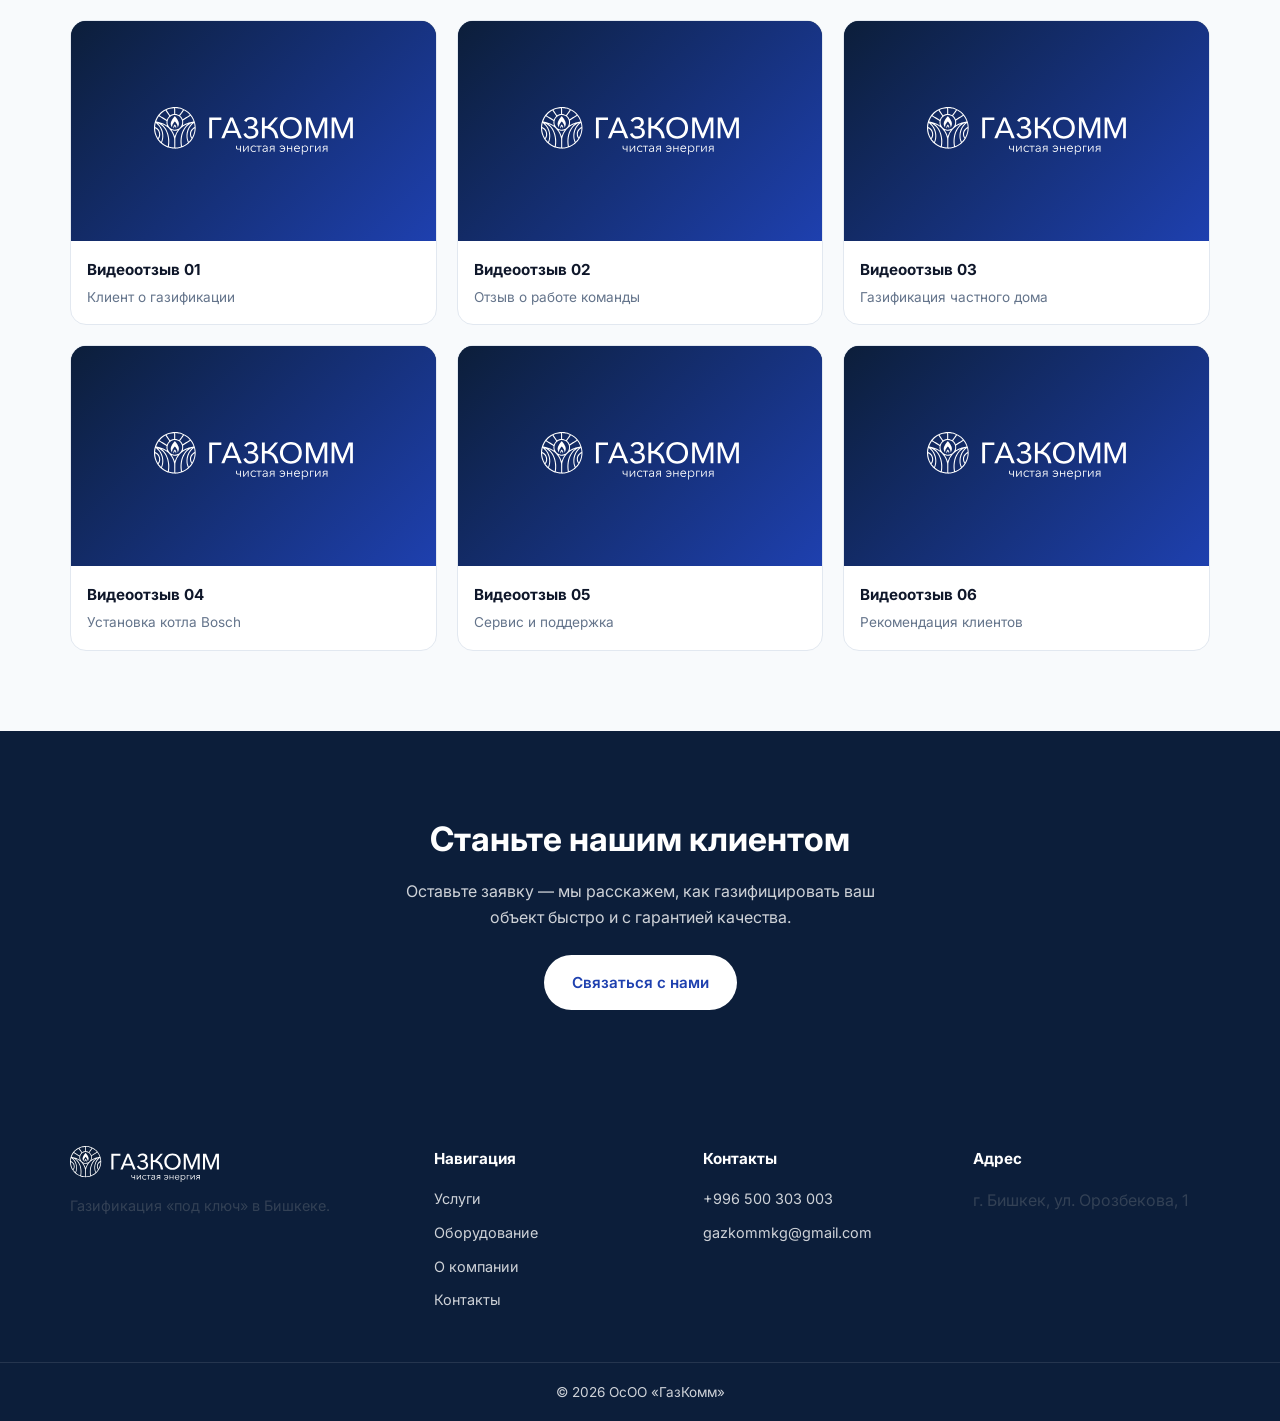
==== commit 7c829183: "Add files via upload" ====
--- a/about.html
+++ b/about.html
@@ -19,7 +19,7 @@
         <a href="contacts.html" class="nav__link">Контакты</a>
       </nav>
       <div class="header__actions">
-        <a href="tel:+996500303003" class="header__phone">+996 500 303 003</a>
+        
         <a href="contacts.html#form" class="btn btn--primary btn--sm">Получить расчёт</a>
         <button class="burger" id="burger" aria-label="Меню"><span></span><span></span><span></span></button>
       </div>
--- a/styles.css
+++ b/styles.css
@@ -569,3 +569,104 @@
   .hero__image { max-width: 280px; padding: 20px; }
   .hero__image img { max-height: 200px; }
 }
+
+/* ===== FAQ Accordion ===== */
+.faq-list { max-width: 800px; margin: 0 auto; display: flex; flex-direction: column; gap: 12px; }
+.faq-item {
+  background: var(--white);
+  border: 1px solid var(--gray-200);
+  border-radius: var(--radius);
+  overflow: hidden;
+  transition: var(--transition);
+}
+.faq-item:hover { border-color: var(--blue-200, #bfdbfe); }
+.faq-item.open { border-color: var(--blue-500); box-shadow: var(--shadow); }
+.faq-item__q {
+  width: 100%;
+  display: flex;
+  align-items: center;
+  justify-content: space-between;
+  gap: 16px;
+  padding: 18px 22px;
+  background: none;
+  border: none;
+  cursor: pointer;
+  text-align: left;
+  font-family: inherit;
+  font-size: 1.05rem;
+  font-weight: 600;
+  color: var(--blue-900);
+  transition: var(--transition);
+}
+.faq-item__q:hover { color: var(--blue-600); }
+.faq-item__icon {
+  flex-shrink: 0;
+  width: 28px;
+  height: 28px;
+  border-radius: 50%;
+  background: var(--blue-50);
+  color: var(--blue-600);
+  display: flex;
+  align-items: center;
+  justify-content: center;
+  font-size: 1.2rem;
+  font-weight: 400;
+  transition: var(--transition);
+}
+.faq-item.open .faq-item__icon {
+  background: var(--blue-600);
+  color: var(--white);
+  transform: rotate(45deg);
+}
+.faq-item__a {
+  max-height: 0;
+  overflow: hidden;
+  transition: max-height 0.35s ease, padding 0.35s ease;
+  padding: 0 22px;
+}
+.faq-item.open .faq-item__a {
+  max-height: 300px;
+  padding: 0 22px 20px;
+}
+.faq-item__a p {
+  font-size: 0.95rem;
+  color: var(--gray-700);
+  line-height: 1.7;
+}
+
+/* ===== Turnkey service ===== */
+.turnkey-grid {
+  display: grid;
+  grid-template-columns: repeat(3, 1fr);
+  gap: 16px;
+}
+.turnkey-item {
+  background: var(--white);
+  border: 1px solid var(--gray-200);
+  border-radius: var(--radius);
+  padding: 20px;
+  display: flex;
+  align-items: flex-start;
+  gap: 14px;
+  transition: var(--transition);
+}
+.turnkey-item:hover { border-color: var(--blue-500); box-shadow: var(--shadow); }
+.turnkey-item__num {
+  width: 36px;
+  height: 36px;
+  border-radius: 10px;
+  background: var(--blue-600);
+  color: var(--white);
+  display: flex;
+  align-items: center;
+  justify-content: center;
+  font-weight: 700;
+  font-size: 0.9rem;
+  flex-shrink: 0;
+}
+.turnkey-item h3 { font-size: 0.95rem; margin-bottom: 2px; }
+.turnkey-item p { font-size: 0.85rem; color: var(--gray-500); }
+
+@media (max-width: 768px) {
+  .turnkey-grid { grid-template-columns: 1fr; }
+}
